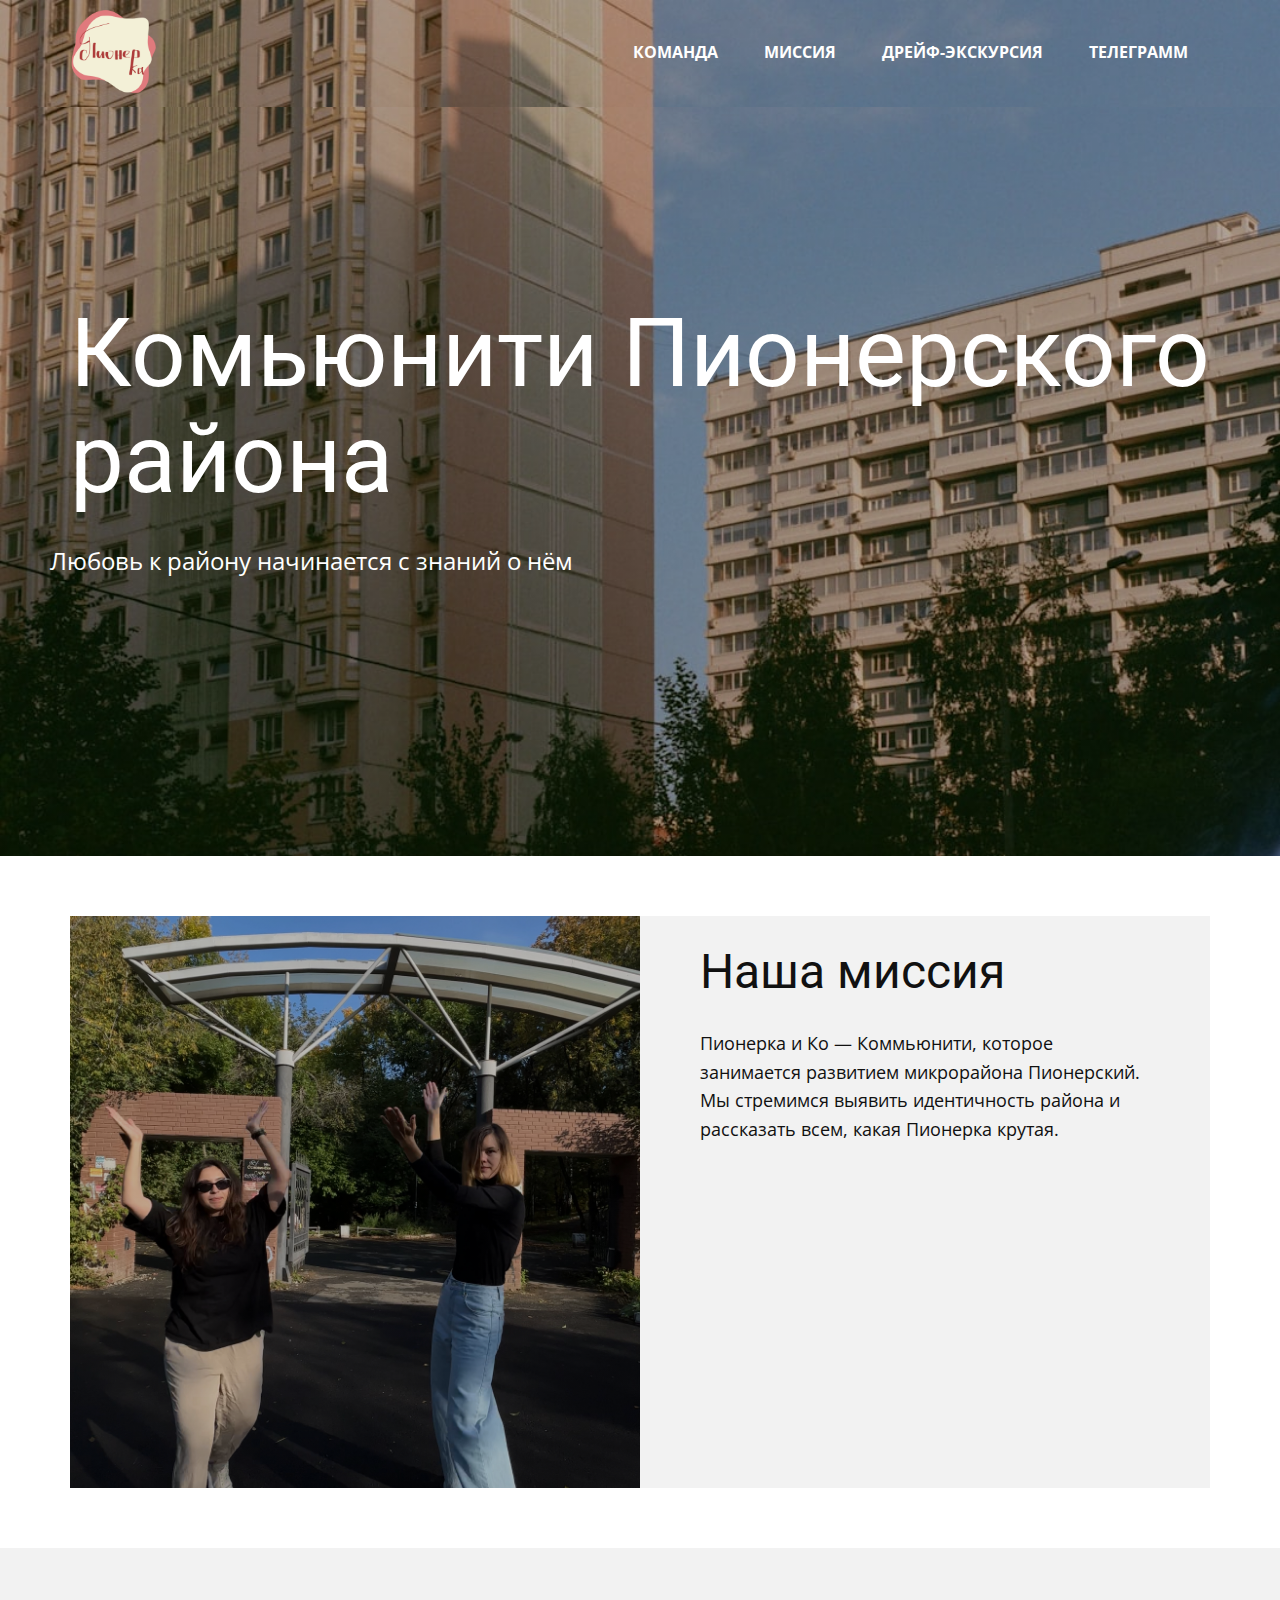
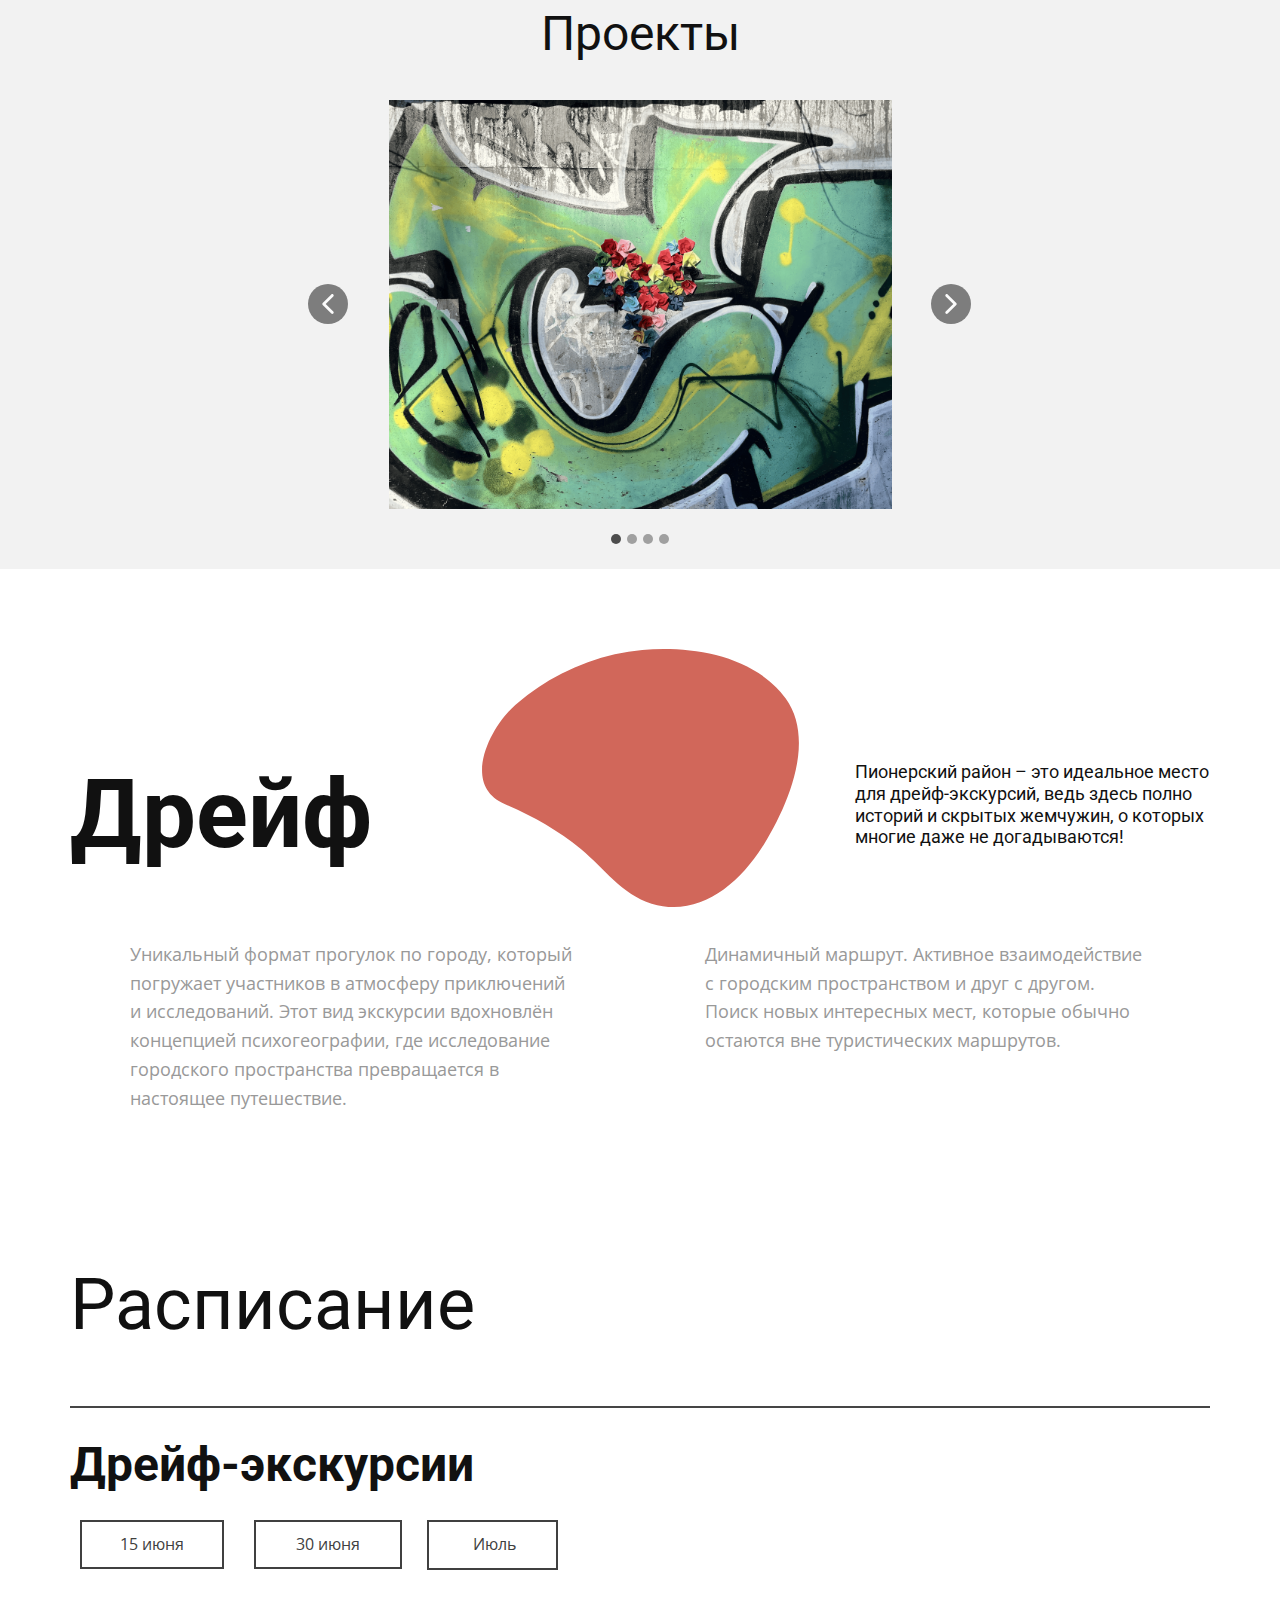
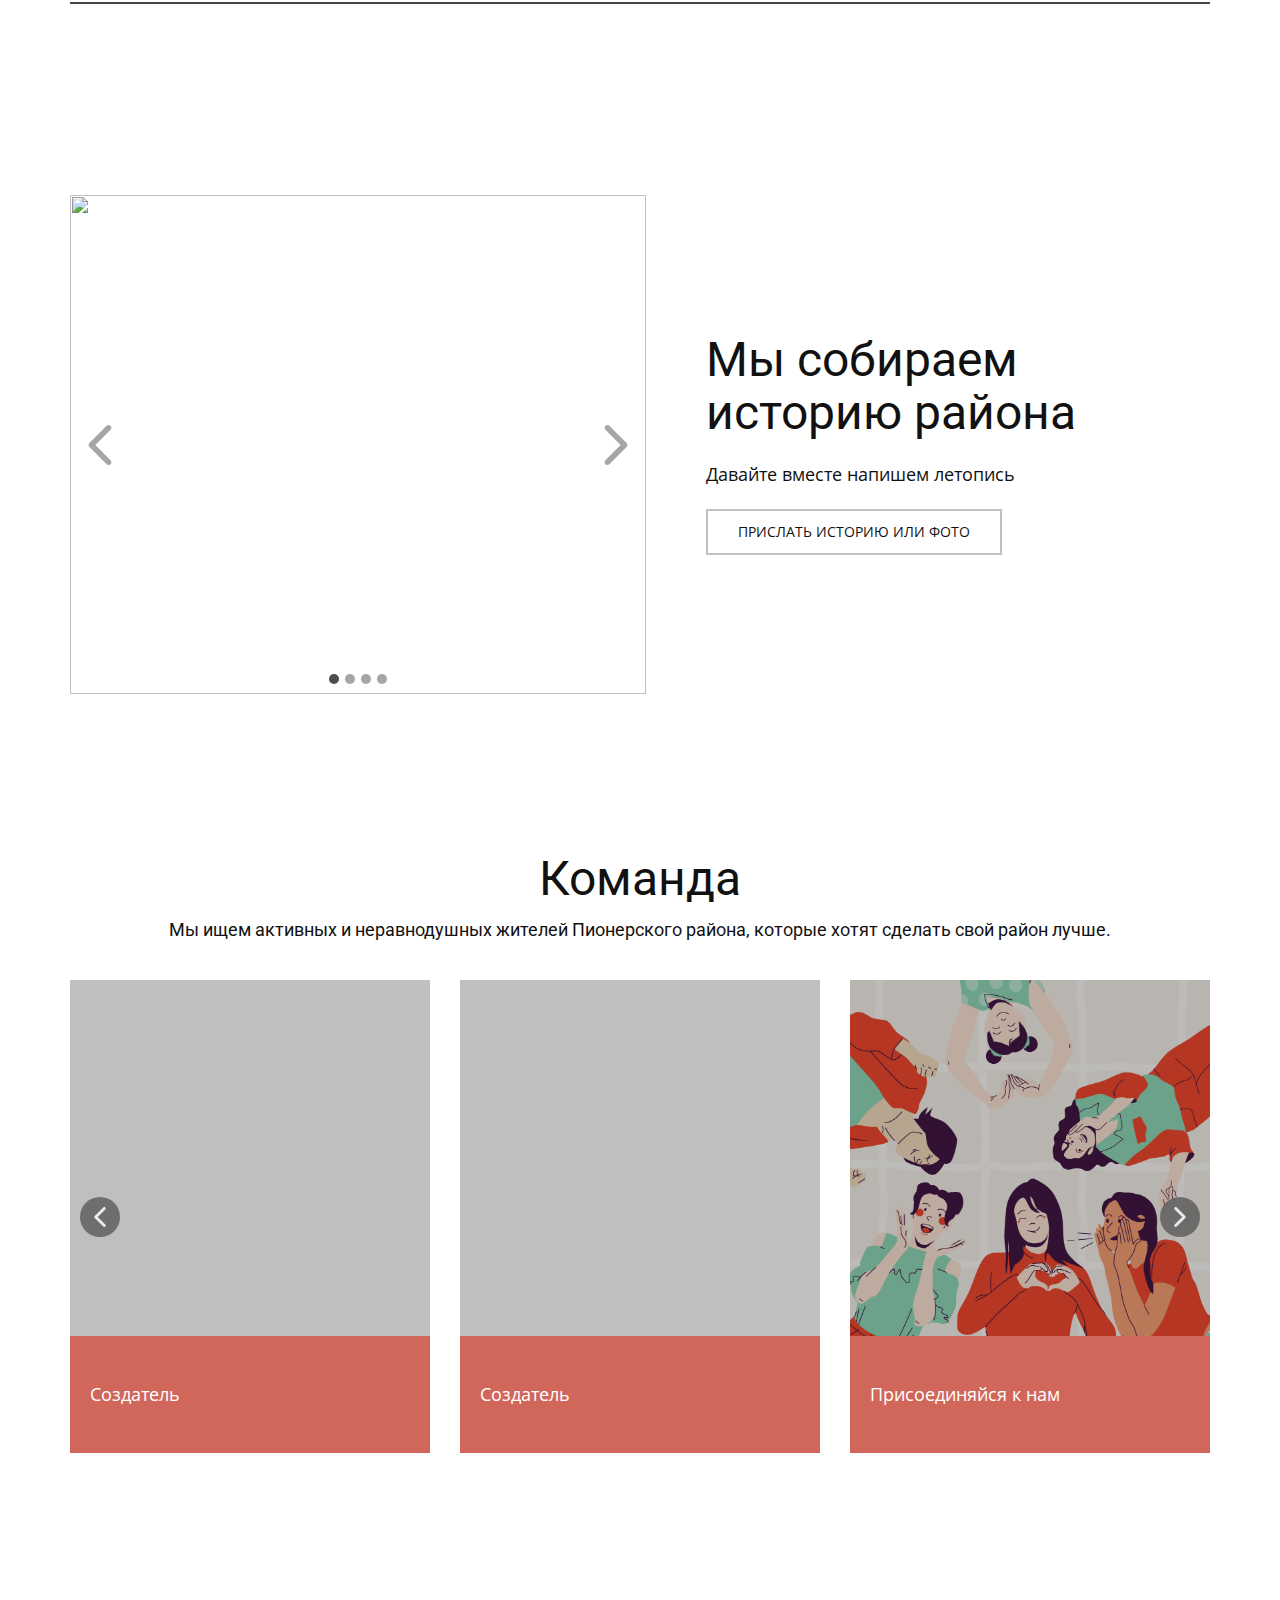
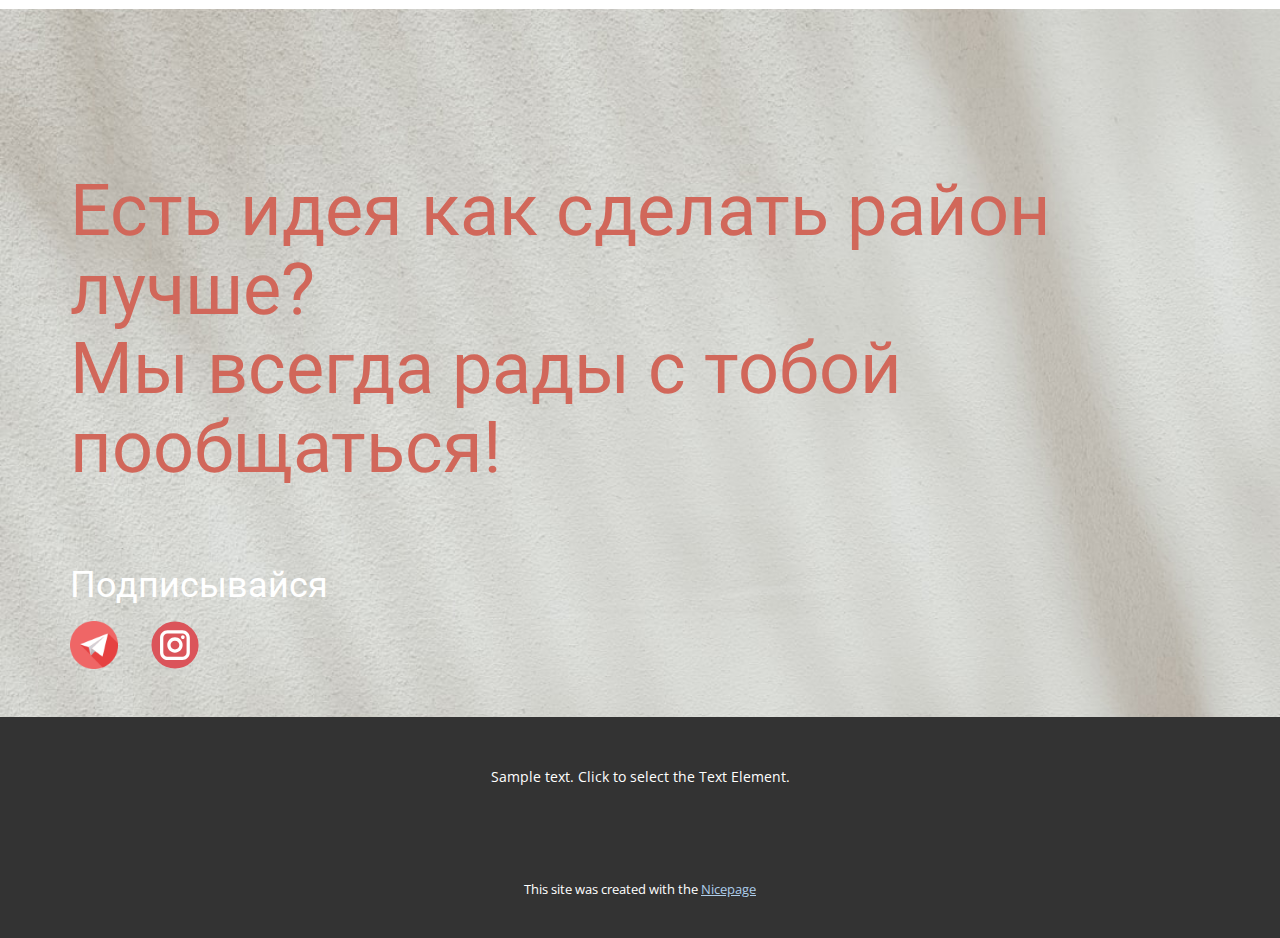
==== index.html @ 3299b129 "Merge pull request #1 from AsyaTyk/updates" ====
<!DOCTYPE html>
<html style="font-size: 16px;" lang="en"><head>
    <meta name="viewport" content="width=device-width, initial-scale=1.0">
    <meta charset="utf-8">
    <meta name="keywords" content="Комьюнити Пионерского района, Наша миссия, Дрейф, ​Расписание, Дрейф-экскурсии​, Команда, ​Есть идея как сделать район лучше?Пиши нам">
    <meta name="description" content="">
    <title>Home</title>
    <link rel="stylesheet" href="nicepage.css" media="screen">
<link rel="stylesheet" href="Home.css" media="screen">
    <script class="u-script" type="text/javascript" src="jquery.js" defer=""></script>
    <script class="u-script" type="text/javascript" src="nicepage.js" defer=""></script>
    <meta name="generator" content="Nicepage 6.11.6, nicepage.com">
    <link id="u-theme-google-font" rel="stylesheet" href="https://fonts.googleapis.com/css?family=Roboto:100,100i,300,300i,400,400i,500,500i,700,700i,900,900i|Open+Sans:300,300i,400,400i,500,500i,600,600i,700,700i,800,800i">
    
    
    
    
    
    
    
    
    
    
    <script type="application/ld+json">{
		"@context": "http://schema.org",
		"@type": "Organization",
		"name": "",
		"logo": "images/pionerka_v_ekb1.png"
}</script>
    <meta name="theme-color" content="#478ac9">
    <meta property="og:title" content="Home">
    <meta property="og:type" content="website">
  <meta data-intl-tel-input-cdn-path="intlTelInput/"></head>
  <body data-home-page="Home.html" data-home-page-title="Home" data-path-to-root="./" data-include-products="false" class="u-body u-xl-mode" data-lang="en"><header class="u-clearfix u-header u-image u-shading u-header" id="sec-3478" data-image-width="1080" data-image-height="716"><div class="u-clearfix u-sheet u-valign-middle-md u-valign-middle-sm u-sheet-1">
        <nav class="u-menu u-menu-one-level u-offcanvas u-menu-1" data-responsive-from="MD">
          <div class="menu-collapse" style="font-size: 1rem; letter-spacing: 0px; font-weight: 700; text-transform: uppercase;">
            <a class="u-button-style u-custom-active-border-color u-custom-border u-custom-border-color u-custom-borders u-custom-hover-border-color u-custom-left-right-menu-spacing u-custom-padding-bottom u-custom-text-active-color u-custom-text-color u-custom-text-decoration u-custom-text-hover-color u-custom-top-bottom-menu-spacing u-nav-link u-text-active-palette-1-base u-text-hover-palette-2-base" href="#" style="padding: 8px 12px; font-size: calc(1em + 16px);">
              <svg class="u-svg-link" viewBox="0 0 24 24"><use xlink:href="#svg-02d2"></use></svg>
              <svg class="u-svg-content" version="1.1" id="svg-02d2" viewBox="0 0 16 16" x="0px" y="0px" xmlns:xlink="http://www.w3.org/1999/xlink" xmlns="http://www.w3.org/2000/svg"><g><rect y="1" width="16" height="2"></rect><rect y="7" width="16" height="2"></rect><rect y="13" width="16" height="2"></rect>
</g></svg>
            </a>
          </div>
          <div class="u-custom-menu u-nav-container">
            <ul class="u-nav u-spacing-2 u-unstyled u-nav-1"><li class="u-nav-item"><a class="u-border-2 u-border-active-palette-5-light-3 u-border-hover-grey-50 u-button-style u-nav-link u-text-active-grey-5 u-text-hover-custom-color-1 u-text-white" href="Home.html#carousel_edc2" style="padding: 10px 20px;">Команда</a>
</li><li class="u-nav-item"><a class="u-border-2 u-border-active-palette-5-light-3 u-border-hover-grey-50 u-button-style u-nav-link u-text-active-grey-5 u-text-hover-custom-color-1 u-text-white" href="Home.html#sec-83db" style="padding: 10px 20px;">Миссия</a>
</li><li class="u-nav-item"><a class="u-border-2 u-border-active-palette-5-light-3 u-border-hover-grey-50 u-button-style u-nav-link u-text-active-grey-5 u-text-hover-custom-color-1 u-text-white" href="Home.html#carousel_3ed9" style="padding: 10px 20px;">Дрейф-экскурсия</a>
</li><li class="u-nav-item"><a class="u-border-2 u-border-active-palette-5-light-3 u-border-hover-grey-50 u-button-style u-nav-link u-text-active-grey-5 u-text-hover-custom-color-1 u-text-white" href="https://t.me/pionerka_v_ekb" target="_blank" style="padding: 10px 20px;">Телеграмм</a>
</li></ul>
          </div>
          <div class="u-custom-menu u-nav-container-collapse">
            <div class="u-black u-container-style u-inner-container-layout u-opacity u-opacity-95 u-sidenav">
              <div class="u-inner-container-layout u-sidenav-overflow">
                <div class="u-menu-close"></div>
                <ul class="u-align-center u-nav u-popupmenu-items u-unstyled u-nav-2"><li class="u-nav-item"><a class="u-button-style u-nav-link" href="Home.html#carousel_edc2">Команда</a>
</li><li class="u-nav-item"><a class="u-button-style u-nav-link" href="Home.html#sec-83db">Миссия</a>
</li><li class="u-nav-item"><a class="u-button-style u-nav-link" href="Home.html#carousel_3ed9">Дрейф-экскурсия</a>
</li><li class="u-nav-item"><a class="u-button-style u-nav-link" href="https://t.me/pionerka_v_ekb" target="_blank">Телеграмм</a>
</li></ul>
              </div>
            </div>
            <div class="u-black u-menu-overlay u-opacity u-opacity-70"></div>
          </div>
        </nav>
        <a href="#" class="u-image u-image-round u-logo u-radius u-image-1" data-image-width="1000" data-image-height="1000" data-animation-name="customAnimationIn" data-animation-duration="1000" data-animation-delay="0">
          <img src="images/pionerka_v_ekb1.png" class="u-logo-image u-logo-image-1">
        </a>
      </div></header>
    <section class="u-align-left u-clearfix u-container-align-left-lg u-container-align-left-md u-container-align-left-sm u-container-align-left-xl u-image u-shading u-section-1" id="sec-4173" data-image-width="1280" data-image-height="849">
      <h1 class="u-align-left u-text u-title u-text-1">Комьюнити Пионерского района</h1>
      <p class="u-align-left u-large-text u-text u-text-variant u-text-2"> Любовь к району начинается с знаний о нём</p>
    </section>
    <section class="u-clearfix u-container-align-center u-section-2" id="sec-83db">
      <div class="u-clearfix u-sheet u-valign-middle u-sheet-1">
        <div class="data-layout-selected u-clearfix u-expanded-width u-gutter-0 u-layout-wrap u-layout-wrap-1">
          <div class="u-layout" style="">
            <div class="u-layout-row" style="">
              <div class="u-align-left u-container-style u-image u-layout-cell u-left-cell u-shading u-size-30 u-size-xs-60 u-image-1" src="" data-image-width="1170" data-image-height="1706">
                <div class="u-container-layout u-container-layout-1" src=""></div>
              </div>
              <div class="u-align-left u-container-style u-grey-5 u-layout-cell u-right-cell u-size-30 u-size-xs-60 u-layout-cell-2">
                <div class="u-container-layout u-container-layout-2">
                  <h2 class="u-align-left u-text u-text-default u-text-1">Наша миссия</h2>
                  <p class="u-align-left u-text u-text-2"> Пионерка и Ко — Коммьюнити, которое занимается развитием микрорайона 
Пионерский. Мы стремимся выявить идентичность района и рассказать всем, 
какая Пионерка крутая.</p>
                </div>
              </div>
            </div>
          </div>
        </div>
      </div>
    </section>
    <section class="u-align-center u-clearfix u-grey-5 u-section-3" id="sec-c536">
      <div class="u-clearfix u-sheet u-valign-middle-lg u-valign-middle-md u-valign-middle-xl u-valign-middle-xs u-sheet-1">
        <h2 class="u-align-center u-text u-text-default u-text-1"> Проекты</h2>
        <div class="u-carousel u-expanded-width-xs u-gallery u-gallery-slider u-layout-carousel u-lightbox u-no-transition u-show-text-on-hover u-gallery-1" id="carousel-b2f7" data-interval="5000" data-u-ride="carousel">
          <ol class="u-absolute-hcenter u-carousel-indicators u-carousel-indicators-1">
            <li data-u-target="#carousel-b2f7" data-u-slide-to="0" class="u-active u-grey-70 u-shape-circle" style="width: 10px; height: 10px;"></li>
            <li data-u-target="#carousel-b2f7" data-u-slide-to="1" class="u-grey-70 u-shape-circle" style="width: 10px; height: 10px;"></li>
            <li data-u-target="#carousel-b2f7" data-u-slide-to="2" class="u-grey-70 u-shape-circle" style="width: 10px; height: 10px;"></li>
            <li data-u-target="#carousel-b2f7" data-u-slide-to="3" class="u-grey-70 u-shape-circle" style="width: 10px; height: 10px;"></li>
          </ol>
          <div class="u-carousel-inner u-gallery-inner" role="listbox">
            <div class="u-active u-carousel-item u-effect-fade u-gallery-item u-carousel-item-1">
              <div class="u-back-slide" data-image-width="2976" data-image-height="2169">
                <img class="u-back-image u-expanded" src="images/IMG_29521.png" alt="Оригами сердце">
              </div>
              <div class="u-align-center u-over-slide u-shading u-valign-bottom u-over-slide-1">
                <h3 class="u-gallery-heading">Оригами сердце</h3>
                <p class="u-gallery-text">Арт-объект в Основинском парки</p>
              </div>
            </div>
            <div class="u-carousel-item u-effect-fade u-gallery-item u-carousel-item-2">
              <div class="u-back-slide" data-image-width="1280" data-image-height="1280">
                <img class="u-back-image u-expanded" src="images/photo_2024-06-14_15-52-32.jpg">
              </div>
              <div class="u-align-center u-over-slide u-shading u-valign-bottom u-over-slide-2">
                <h3 class="u-gallery-heading">Арт-пикник</h3>
                <p class="u-gallery-text">В основинском парке</p>
              </div>
            </div>
            <div class="u-carousel-item u-effect-fade u-gallery-item u-carousel-item-3" data-image-width="1404" data-image-height="2048">
              <div class="u-back-slide">
                <img class="u-back-image u-expanded u-back-image-3" src="images/IMG_2112.png" alt="Субботник ">
              </div>
              <div class="u-align-center u-over-slide u-shading u-valign-bottom u-over-slide-3">
                <h3 class="u-gallery-heading">Субботник </h3>
              </div>
              <style data-mode="XL"></style>
              <style data-mode="LG"></style>
              <style data-mode="MD"></style>
              <style data-mode="SM"></style>
              <style data-mode="XS"></style>
            </div>
            <div class="u-carousel-item u-effect-fade u-gallery-item u-carousel-item-4" data-image-width="961" data-image-height="1280">
              <div class="u-back-slide">
                <img class="u-back-image u-expanded" src="images/photo_2024-06-14_16-02-35.jpg" alt="Хэллоуин">
              </div>
              <div class="u-align-center u-over-slide u-shading u-valign-bottom u-over-slide-4">
                <h3 class="u-gallery-heading">Хэллоуин</h3>
                <p class="u-gallery-text">Тематика - Тру крайм </p>
              </div>
              <style data-mode="XL"></style>
              <style data-mode="LG"></style>
              <style data-mode="MD"></style>
              <style data-mode="SM"></style>
              <style data-mode="XS"></style>
            </div>
          </div>
          <a class="u-absolute-vcenter u-carousel-control u-carousel-control-prev u-grey-70 u-hidden-sm u-hidden-xs u-icon-circle u-opacity u-opacity-70 u-spacing-10 u-text-white u-carousel-control-1" href="#carousel-b2f7" role="button" data-u-slide="prev">
            <span aria-hidden="true">
              <svg viewBox="0 0 451.847 451.847"><path d="M97.141,225.92c0-8.095,3.091-16.192,9.259-22.366L300.689,9.27c12.359-12.359,32.397-12.359,44.751,0
c12.354,12.354,12.354,32.388,0,44.748L173.525,225.92l171.903,171.909c12.354,12.354,12.354,32.391,0,44.744
c-12.354,12.365-32.386,12.365-44.745,0l-194.29-194.281C100.226,242.115,97.141,234.018,97.141,225.92z"></path></svg>
            </span>
            <span class="sr-only">
              <svg viewBox="0 0 451.847 451.847"><path d="M97.141,225.92c0-8.095,3.091-16.192,9.259-22.366L300.689,9.27c12.359-12.359,32.397-12.359,44.751,0
c12.354,12.354,12.354,32.388,0,44.748L173.525,225.92l171.903,171.909c12.354,12.354,12.354,32.391,0,44.744
c-12.354,12.365-32.386,12.365-44.745,0l-194.29-194.281C100.226,242.115,97.141,234.018,97.141,225.92z"></path></svg>
            </span>
          </a>
          <a class="u-absolute-vcenter u-carousel-control u-carousel-control-next u-grey-70 u-hidden-sm u-hidden-xs u-icon-circle u-opacity u-opacity-70 u-spacing-10 u-text-white u-carousel-control-2" href="#carousel-b2f7" role="button" data-u-slide="next">
            <span aria-hidden="true">
              <svg viewBox="0 0 451.846 451.847"><path d="M345.441,248.292L151.154,442.573c-12.359,12.365-32.397,12.365-44.75,0c-12.354-12.354-12.354-32.391,0-44.744
L278.318,225.92L106.409,54.017c-12.354-12.359-12.354-32.394,0-44.748c12.354-12.359,32.391-12.359,44.75,0l194.287,194.284
c6.177,6.18,9.262,14.271,9.262,22.366C354.708,234.018,351.617,242.115,345.441,248.292z"></path></svg>
            </span>
            <span class="sr-only">
              <svg viewBox="0 0 451.846 451.847"><path d="M345.441,248.292L151.154,442.573c-12.359,12.365-32.397,12.365-44.75,0c-12.354-12.354-12.354-32.391,0-44.744
L278.318,225.92L106.409,54.017c-12.354-12.359-12.354-32.394,0-44.748c12.354-12.359,32.391-12.359,44.75,0l194.287,194.284
c6.177,6.18,9.262,14.271,9.262,22.366C354.708,234.018,351.617,242.115,345.441,248.292z"></path></svg>
            </span>
          </a>
        </div>
      </div>
    </section>
    <section class="u-clearfix u-section-4" id="carousel_3ed9">
      <div class="u-clearfix u-sheet u-sheet-1">
        <div class="u-shape u-shape-svg u-text-custom-color-1 u-shape-1" data-animation-name="customAnimationIn" data-animation-duration="2000">
          <svg class="u-svg-link" preserveAspectRatio="none" viewBox="0 0 160 130" style=""><use xlink:href="#svg-a952"></use></svg>
          <svg class="u-svg-content" viewBox="0 0 160 130" x="0px" y="0px" id="svg-a952" style="enable-background:new 0 0 160 130;"><path d="M141.6,99.5c0.3-0.5,0.6-0.9,0.9-1.4c11.8-19.2,26.1-51.9,10.8-73.1C137.2,2.7,104.7-1.6,80.9,0.5
	C57.8,2.6,35.2,12.2,16.8,28.2C4,39.3-10.7,68.6,11.4,78.1c13.6,5.8,26.8,13,38.5,22.7c12,10,20.6,22.9,35.7,27.5
	C108.6,135.2,128.6,119.9,141.6,99.5L141.6,99.5z"></path></svg>
        </div>
        <h1 class="u-text u-text-default u-text-1">Дрейф</h1>
        <h5 class="u-text u-text-2"> Пионерский район – это идеальное место для дрейф-экскурсий, ведь здесь полно историй и скрытых жемчужин, о которых многие даже не догадываются! </h5>
        <div class="u-expanded-width u-list u-list-1">
          <div class="u-repeater u-repeater-1">
            <div class="u-container-style u-list-item u-repeater-item">
              <div class="u-container-layout u-similar-container u-container-layout-1">
                <p class="u-text u-text-grey-40 u-text-3">Уникальный формат прогулок по городу, который погружает участников в атмосферу приключений и исследований. Этот вид экскурсии вдохновлён концепцией психогеографии, где исследование городского пространства превращается в настоящее путешествие. </p>
              </div>
            </div>
            <div class="u-container-style u-list-item u-repeater-item">
              <div class="u-container-layout u-similar-container u-container-layout-2">
                <p class="u-text u-text-grey-40 u-text-4"> Динамичный маршрут. Активное взаимодействие с городским пространством и друг с другом. <br>Поиск новых интересных мест, которые обычно остаются вне туристических маршрутов.
                </p>
              </div>
            </div>
          </div>
        </div>
      </div>
    </section>
    <section class="u-clearfix u-section-5" id="carousel_f46e">
      <div class="u-clearfix u-sheet u-sheet-1">
        <h1 class="u-align-left-xs u-text u-text-1"> Расписание</h1>
        <div class="u-align-left-xs u-border-2 u-border-grey-dark-1 u-expanded-width u-line u-line-horizontal u-line-1"></div>
        <h2 class="u-align-left-xs u-text u-text-default u-text-2">Дрейф-экскурсии </h2>
        <div class="u-layout-grid u-list u-list-1">
          <div class="u-repeater u-repeater-1">
            <div class="u-container-align-left-xs u-container-style u-list-item u-repeater-item">
              <div class="u-container-layout u-similar-container u-container-layout-1">
                <a href="#" class="u-align-left u-border-2 u-border-grey-75 u-border-hover-palette-3-base u-btn u-button-style u-custom-item u-hover-palette-3-base u-none u-btn-1">15 июня </a>
              </div>
            </div>
            <div class="u-container-align-left-xs u-container-style u-list-item u-repeater-item">
              <div class="u-container-layout u-similar-container u-container-layout-2">
                <a href="#" class="u-align-left u-border-2 u-border-grey-75 u-border-hover-palette-3-base u-btn u-button-style u-custom-item u-hover-palette-3-base u-none u-btn-2">30 июня </a>
              </div>
            </div>
            <div class="u-container-align-left-xs u-container-style u-list-item u-repeater-item">
              <div class="u-container-layout u-similar-container u-container-layout-3">
                <a href="#" class="u-align-left u-border-2 u-border-grey-75 u-border-hover-palette-3-base u-btn u-button-style u-custom-item u-hover-palette-3-base u-none u-btn-3"><span class="u-icon"></span>&nbsp;Июль 
                </a>
              </div>
            </div>
          </div>
        </div>
        <div class="u-align-left-xs u-border-2 u-border-grey-dark-1 u-expanded-width u-line u-line-horizontal u-line-2"></div>
      </div>
    </section>
    <section class="u-align-center-md u-align-center-sm u-align-center-xs u-clearfix u-container-align-center-lg u-container-align-center-md u-container-align-center-sm u-container-align-center-xl u-section-6" id="sec-af12">
      <div class="u-clearfix u-sheet u-valign-middle-lg u-valign-middle-md u-valign-middle-sm u-valign-middle-xl u-sheet-1">
        <div class="u-carousel u-expanded-width-xs u-gallery u-layout-carousel u-lightbox u-no-transition u-show-text-none u-gallery-1" data-interval="5000" data-u-ride="carousel" id="carousel-44ea">
          <ol class="u-absolute-hcenter u-carousel-indicators u-carousel-indicators-1">
            <li data-u-target="#carousel-44ea" data-u-slide-to="0" class="u-active u-grey-70 u-shape-circle" style="width: 10px; height: 10px;"></li>
            <li data-u-target="#carousel-44ea" data-u-slide-to="1" class="u-grey-70 u-shape-circle" style="width: 10px; height: 10px;"></li>
            <li data-u-target="#carousel-44ea" data-u-slide-to="2" class="u-grey-70 u-shape-circle" style="width: 10px; height: 10px;"></li>
            <li data-u-target="#carousel-44ea" data-u-slide-to="3" class="u-grey-70 u-shape-circle" style="width: 10px; height: 10px;"></li>
          </ol>
          <div class="u-carousel-inner u-gallery-inner" role="listbox">
            <div class="u-active u-carousel-item u-gallery-item">
              <div class="u-back-slide" data-image-width="1200" data-image-height="675">
                <img class="u-back-image u-expanded" src="images/Aerial_photos_of_Yekaterinburg_July_22_-_151.jpg">
              </div>
              <div class="u-over-slide u-over-slide-1">
                <h3 class="u-gallery-heading">Sample Title</h3>
                <p class="u-gallery-text">Sample Text</p>
              </div>
            </div>
            <div class="u-carousel-item u-gallery-item">
              <div class="u-back-slide" data-image-width="1680" data-image-height="753">
                <img class="u-back-image u-expanded" src="images/1.png">
              </div>
              <div class="u-over-slide u-over-slide-2">
                <h3 class="u-gallery-heading">Sample Title</h3>
                <p class="u-gallery-text">Sample Text</p>
              </div>
            </div>
            <div class="u-carousel-item u-gallery-item" data-image-width="1600" data-image-height="1046">
              <div class="u-back-slide">
                <img class="u-back-image u-expanded" src="images/___1982______.jpg">
              </div>
              <div class="u-over-slide u-over-slide-3"></div>
              <style data-mode="XL" data-visited="true"></style>
              <style data-mode="LG"></style>
              <style data-mode="MD"></style>
              <style data-mode="SM"></style>
              <style data-mode="XS" data-visited="true"></style>
            </div>
            <div class="u-carousel-item u-gallery-item" data-image-width="959" data-image-height="1280">
              <div class="u-back-slide">
                <img class="u-back-image u-expanded u-back-image-4" src="images/photo_2024-06-13_12-43-19.jpg">
              </div>
              <div class="u-over-slide u-over-slide-4"></div>
              <style data-mode="XL"></style>
              <style data-mode="LG"></style>
              <style data-mode="MD"></style>
              <style data-mode="SM"></style>
              <style data-mode="XS" data-visited="true"></style>
            </div>
          </div>
          <a class="u-absolute-vcenter u-carousel-control u-carousel-control-prev u-icon-circle u-opacity u-opacity-70 u-text-grey-50 u-carousel-control-1" href="#carousel-44ea" role="button" data-u-slide="prev">
            <span aria-hidden="true">
              <svg viewBox="0 0 451.847 451.847"><path d="M97.141,225.92c0-8.095,3.091-16.192,9.259-22.366L300.689,9.27c12.359-12.359,32.397-12.359,44.751,0
c12.354,12.354,12.354,32.388,0,44.748L173.525,225.92l171.903,171.909c12.354,12.354,12.354,32.391,0,44.744
c-12.354,12.365-32.386,12.365-44.745,0l-194.29-194.281C100.226,242.115,97.141,234.018,97.141,225.92z"></path></svg>
            </span>
            <span class="sr-only">
              <svg viewBox="0 0 451.847 451.847"><path d="M97.141,225.92c0-8.095,3.091-16.192,9.259-22.366L300.689,9.27c12.359-12.359,32.397-12.359,44.751,0
c12.354,12.354,12.354,32.388,0,44.748L173.525,225.92l171.903,171.909c12.354,12.354,12.354,32.391,0,44.744
c-12.354,12.365-32.386,12.365-44.745,0l-194.29-194.281C100.226,242.115,97.141,234.018,97.141,225.92z"></path></svg>
            </span>
          </a>
          <a class="u-absolute-vcenter u-carousel-control u-carousel-control-next u-icon-circle u-opacity u-opacity-70 u-text-grey-50 u-carousel-control-2" href="#carousel-44ea" role="button" data-u-slide="next">
            <span aria-hidden="true">
              <svg viewBox="0 0 451.846 451.847"><path d="M345.441,248.292L151.154,442.573c-12.359,12.365-32.397,12.365-44.75,0c-12.354-12.354-12.354-32.391,0-44.744
L278.318,225.92L106.409,54.017c-12.354-12.359-12.354-32.394,0-44.748c12.354-12.359,32.391-12.359,44.75,0l194.287,194.284
c6.177,6.18,9.262,14.271,9.262,22.366C354.708,234.018,351.617,242.115,345.441,248.292z"></path></svg>
            </span>
            <span class="sr-only">
              <svg viewBox="0 0 451.846 451.847"><path d="M345.441,248.292L151.154,442.573c-12.359,12.365-32.397,12.365-44.75,0c-12.354-12.354-12.354-32.391,0-44.744
L278.318,225.92L106.409,54.017c-12.354-12.359-12.354-32.394,0-44.748c12.354-12.359,32.391-12.359,44.75,0l194.287,194.284
c6.177,6.18,9.262,14.271,9.262,22.366C354.708,234.018,351.617,242.115,345.441,248.292z"></path></svg>
            </span>
          </a>
        </div>
        <div class="custom-expanded u-container-align-left u-container-style u-group u-group-1">
          <div class="u-container-layout u-valign-middle u-container-layout-1">
            <h2 class="u-align-left u-text u-text-default u-text-1"> Мы собираем историю района&nbsp;</h2>
            <p class="u-align-left u-text u-text-2"> Давайте вместе напишем летопись&nbsp;</p>
            <a href="" class="u-align-left u-border-2 u-border-grey-25 u-btn u-btn-rectangle u-button-style u-none u-text-body-color u-btn-1">Прислать историю или фото </a>
          </div>
        </div>
      </div>
    </section>
    <section class="u-clearfix u-container-align-center u-section-7" id="carousel_edc2">
      <div class="u-clearfix u-sheet u-sheet-1">
        <h2 class="u-align-center u-text u-text-default u-text-1" data-animation-name="customAnimationIn" data-animation-duration="1500">Команда</h2>
        <h6 class="u-align-center u-text u-text-default u-text-2"> Мы ищем активных и неравнодушных жителей Пионерского района, которые хотят сделать свой район лучше.</h6>
        <div class="u-expanded-width u-layout-horizontal u-list u-list-1">
          <div class="u-repeater u-repeater-1">
            <div class="u-container-style u-image u-list-item u-repeater-item u-shading u-image-1" data-image-width="1080" data-image-height="1616" data-animation-name="customAnimationIn" data-animation-duration="1500" data-animation-delay="500">
              <div class="u-container-layout u-similar-container u-valign-bottom u-container-layout-1">
                <div class="u-align-left u-container-align-left u-container-style u-custom-color-1 u-expanded-width u-group u-group-1">
                  <div class="u-container-layout u-valign-middle u-container-layout-2">
                    <p class="u-text u-text-default u-text-3" data-animation-name="customAnimationIn" data-animation-duration="1500" data-animation-delay="500">Создатель</p>
                  </div>
                </div>
              </div>
            </div>
            <div class="u-container-style u-image u-list-item u-repeater-item u-shading u-image-2" data-image-width="1280" data-image-height="720" data-animation-name="customAnimationIn" data-animation-duration="1500" data-animation-delay="500">
              <div class="u-container-layout u-similar-container u-valign-bottom u-container-layout-3">
                <div class="u-align-left u-container-style u-custom-color-1 u-expanded-width u-group u-group-2">
                  <div class="u-container-layout u-valign-middle u-container-layout-4">
                    <p class="u-text u-text-default u-text-4" data-animation-name="customAnimationIn" data-animation-duration="1500" data-animation-delay="500">Создатель</p>
                  </div>
                </div>
              </div>
            </div>
            <div class="u-container-style u-image u-list-item u-repeater-item u-shading u-image-3" data-image-width="1080" data-image-height="1920" data-animation-name="customAnimationIn" data-animation-duration="1500" data-animation-delay="500">
              <div class="u-container-layout u-similar-container u-valign-bottom u-container-layout-5">
                <div class="u-align-left u-container-style u-custom-color-1 u-expanded-width u-group u-group-3">
                  <div class="u-container-layout u-valign-middle u-container-layout-6">
                    <p class="u-text u-text-default u-text-5" data-animation-name="customAnimationIn" data-animation-duration="1500" data-animation-delay="500">Присоединяйся к нам</p>
                  </div>
                </div>
              </div>
            </div>
          </div>
          <a class="u-absolute-vcenter u-gallery-nav u-gallery-nav-prev u-grey-70 u-icon-circle u-opacity u-opacity-70 u-spacing-10 u-text-white u-gallery-nav-1" href="#" role="button">
            <span aria-hidden="true">
              <svg viewBox="0 0 451.847 451.847"><path d="M97.141,225.92c0-8.095,3.091-16.192,9.259-22.366L300.689,9.27c12.359-12.359,32.397-12.359,44.751,0
c12.354,12.354,12.354,32.388,0,44.748L173.525,225.92l171.903,171.909c12.354,12.354,12.354,32.391,0,44.744
c-12.354,12.365-32.386,12.365-44.745,0l-194.29-194.281C100.226,242.115,97.141,234.018,97.141,225.92z"></path></svg>
            </span>
            <span class="sr-only">
              <svg viewBox="0 0 451.847 451.847"><path d="M97.141,225.92c0-8.095,3.091-16.192,9.259-22.366L300.689,9.27c12.359-12.359,32.397-12.359,44.751,0
c12.354,12.354,12.354,32.388,0,44.748L173.525,225.92l171.903,171.909c12.354,12.354,12.354,32.391,0,44.744
c-12.354,12.365-32.386,12.365-44.745,0l-194.29-194.281C100.226,242.115,97.141,234.018,97.141,225.92z"></path></svg>
            </span>
          </a>
          <a class="u-absolute-vcenter u-gallery-nav u-gallery-nav-next u-grey-70 u-icon-circle u-opacity u-opacity-70 u-spacing-10 u-text-white u-gallery-nav-2" href="#" role="button">
            <span aria-hidden="true">
              <svg viewBox="0 0 451.846 451.847"><path d="M345.441,248.292L151.154,442.573c-12.359,12.365-32.397,12.365-44.75,0c-12.354-12.354-12.354-32.391,0-44.744
L278.318,225.92L106.409,54.017c-12.354-12.359-12.354-32.394,0-44.748c12.354-12.359,32.391-12.359,44.75,0l194.287,194.284
c6.177,6.18,9.262,14.271,9.262,22.366C354.708,234.018,351.617,242.115,345.441,248.292z"></path></svg>
            </span>
            <span class="sr-only">
              <svg viewBox="0 0 451.846 451.847"><path d="M345.441,248.292L151.154,442.573c-12.359,12.365-32.397,12.365-44.75,0c-12.354-12.354-12.354-32.391,0-44.744
L278.318,225.92L106.409,54.017c-12.354-12.359-12.354-32.394,0-44.748c12.354-12.359,32.391-12.359,44.75,0l194.287,194.284
c6.177,6.18,9.262,14.271,9.262,22.366C354.708,234.018,351.617,242.115,345.441,248.292z"></path></svg>
            </span>
          </a>
        </div>
      </div>
    </section>
    <section class="u-clearfix u-image u-section-8" id="carousel_0b0b" data-image-width="1080" data-image-height="720">
      <div class="u-clearfix u-sheet u-sheet-1">
        <h1 class="u-align-left u-text u-text-custom-color-1 u-text-1"> Есть идея как сделать район лучше?<br>Мы всегда рады с тобой пообщаться!
        </h1>
        <h5 class="u-align-left u-text u-text-body-alt-color u-text-2">Подписывайся</h5>
        <div class="u-social-icons u-spacing-33 u-social-icons-1">
          <a class="u-social-url" title="facebook" target="_blank" href="https://t.me/pionerka_v_ekb"><span class="u-file-icon u-icon u-social-facebook u-social-icon u-icon-1"><img src="images/telegram.png" alt=""></span>
          </a>
          <a class="u-social-url" title="instagram" target="_blank" href="https://www.instagram.com/pionerka_v_ekb/"><span class="u-icon u-social-icon u-social-instagram u-text-palette-2-base u-icon-2"><svg class="u-svg-link" preserveAspectRatio="xMidYMin slice" viewBox="0 0 112 112" style=""><use xlink:href="#svg-ac63"></use></svg><svg class="u-svg-content" viewBox="0 0 112 112" x="0" y="0" id="svg-ac63"><circle fill="currentColor" cx="56.1" cy="56.1" r="55"></circle><path fill="#FFFFFF" d="M55.9,38.2c-9.9,0-17.9,8-17.9,17.9C38,66,46,74,55.9,74c9.9,0,17.9-8,17.9-17.9C73.8,46.2,65.8,38.2,55.9,38.2
z M55.9,66.4c-5.7,0-10.3-4.6-10.3-10.3c-0.1-5.7,4.6-10.3,10.3-10.3c5.7,0,10.3,4.6,10.3,10.3C66.2,61.8,61.6,66.4,55.9,66.4z"></path><path fill="#FFFFFF" d="M74.3,33.5c-2.3,0-4.2,1.9-4.2,4.2s1.9,4.2,4.2,4.2s4.2-1.9,4.2-4.2S76.6,33.5,74.3,33.5z"></path><path fill="#FFFFFF" d="M73.1,21.3H38.6c-9.7,0-17.5,7.9-17.5,17.5v34.5c0,9.7,7.9,17.6,17.5,17.6h34.5c9.7,0,17.5-7.9,17.5-17.5V38.8
C90.6,29.1,82.7,21.3,73.1,21.3z M83,73.3c0,5.5-4.5,9.9-9.9,9.9H38.6c-5.5,0-9.9-4.5-9.9-9.9V38.8c0-5.5,4.5-9.9,9.9-9.9h34.5
c5.5,0,9.9,4.5,9.9,9.9V73.3z"></path></svg></span>
          </a>
        </div>
      </div>
    </section>
    
    
    
    <footer class="u-align-center u-clearfix u-footer u-grey-80 u-footer" id="sec-6b4f"><div class="u-clearfix u-sheet u-sheet-1">
        <p class="u-small-text u-text u-text-variant u-text-1">Sample text. Click to select the Text Element.</p>
      </div></footer>
    <section class="u-backlink u-clearfix u-grey-80">
      <p class="u-text">
        <span>This site was created with the </span>
        <a class="u-link" href="https://nicepage.com/" target="_blank" rel="nofollow">
          <span>Nicepage</span>
        </a>
      </p>
    </section>
  
</body></html>
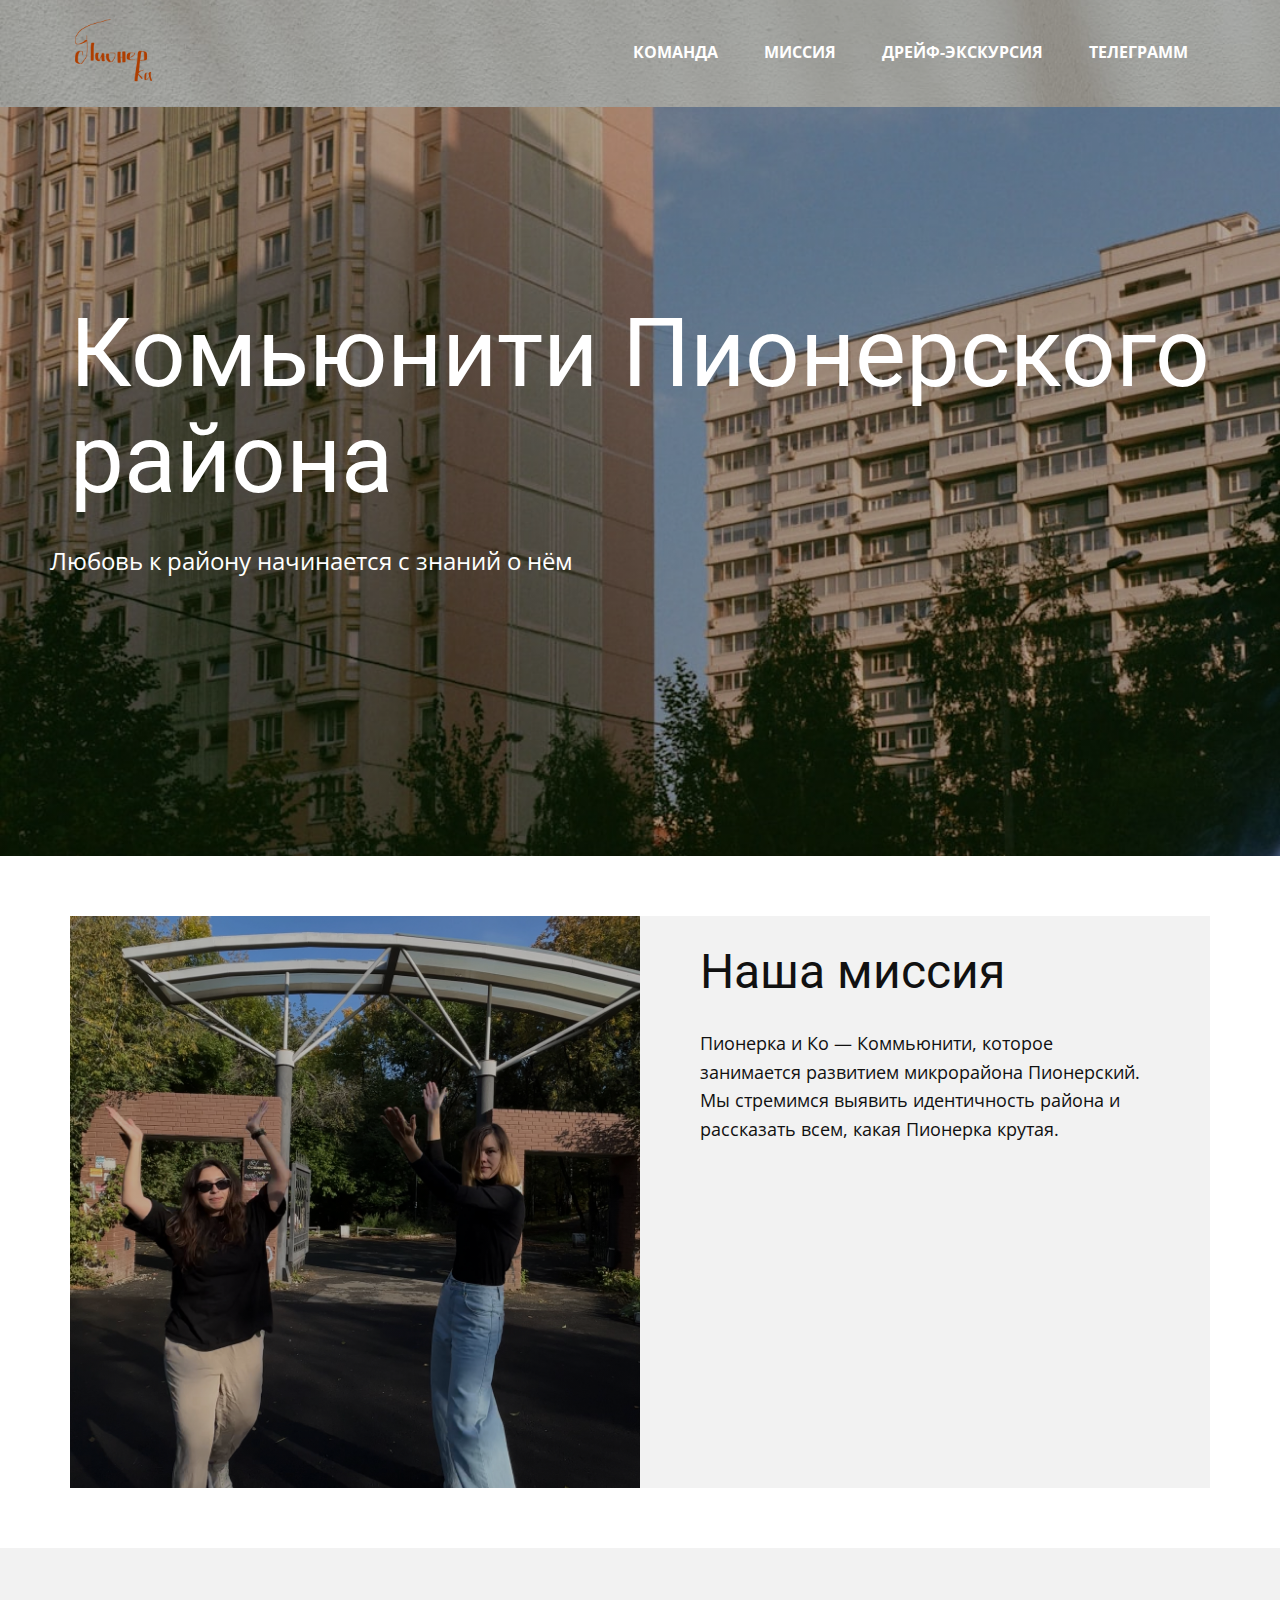
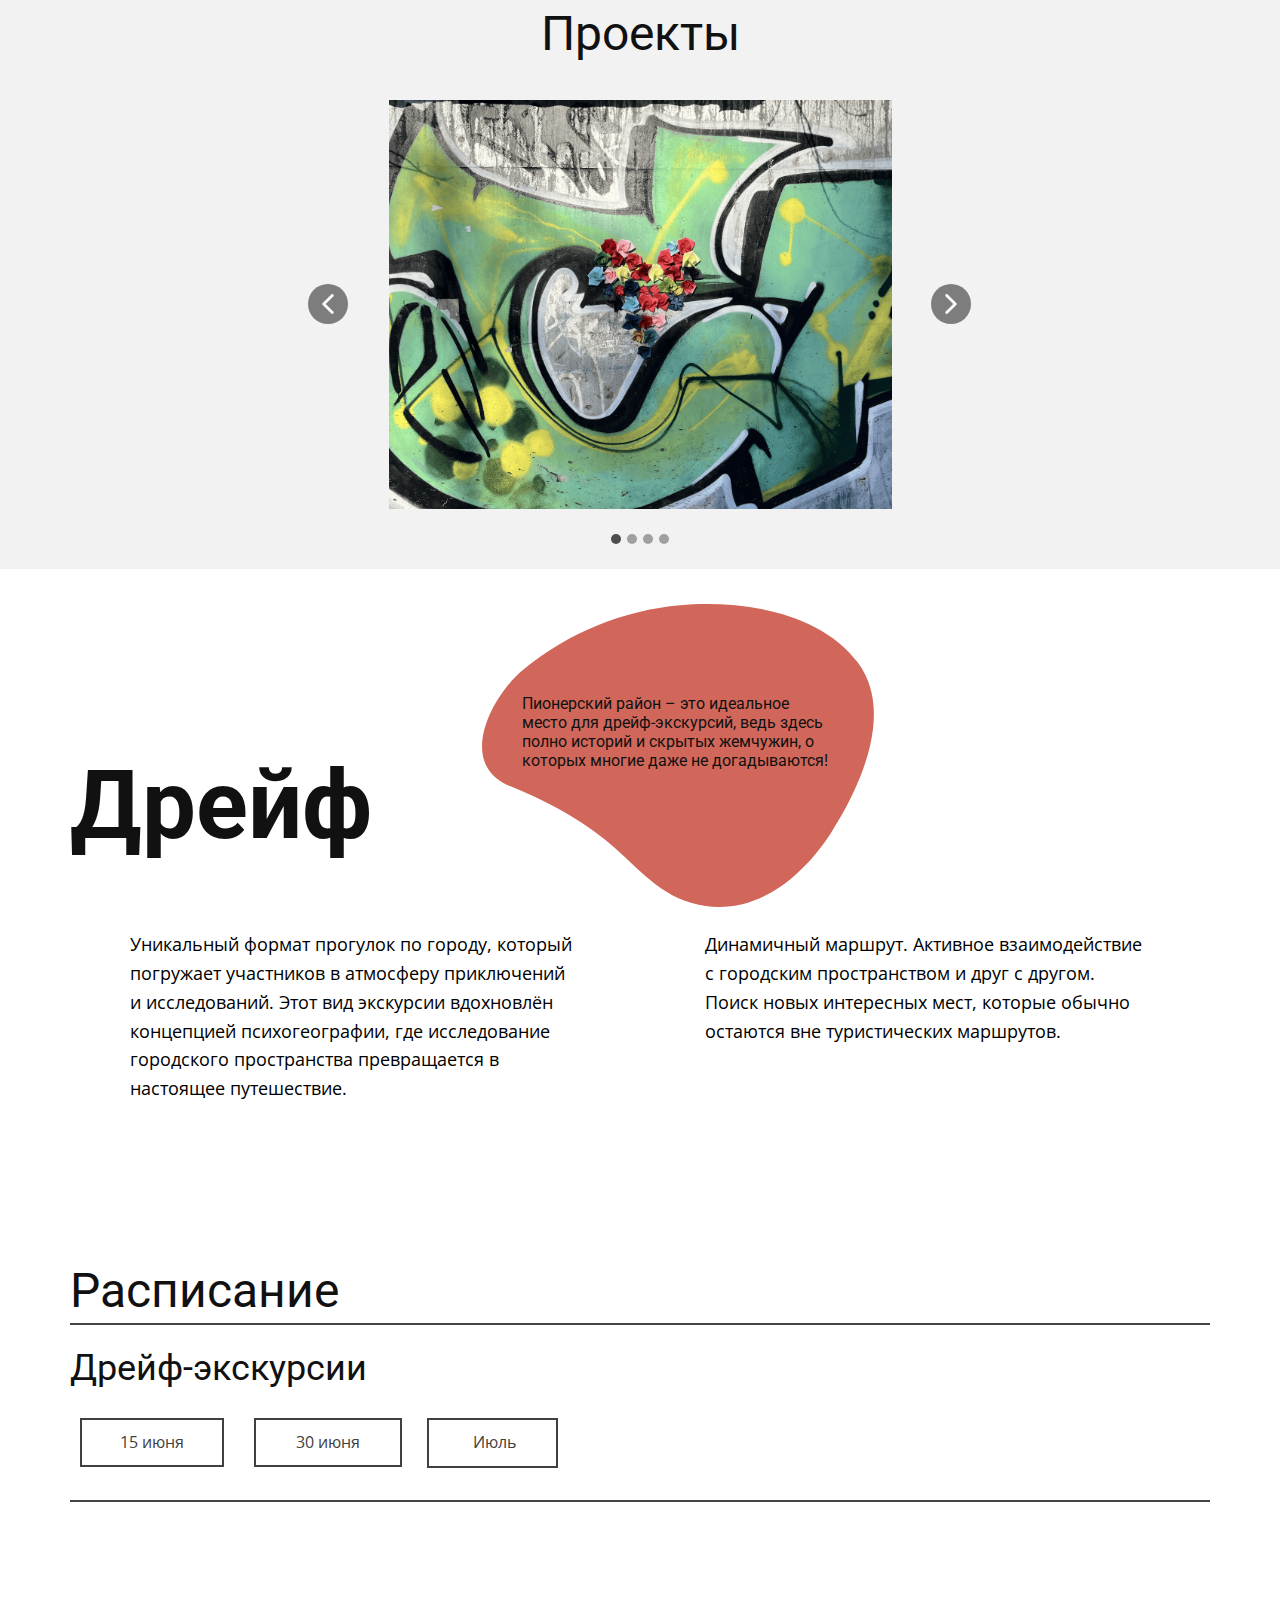
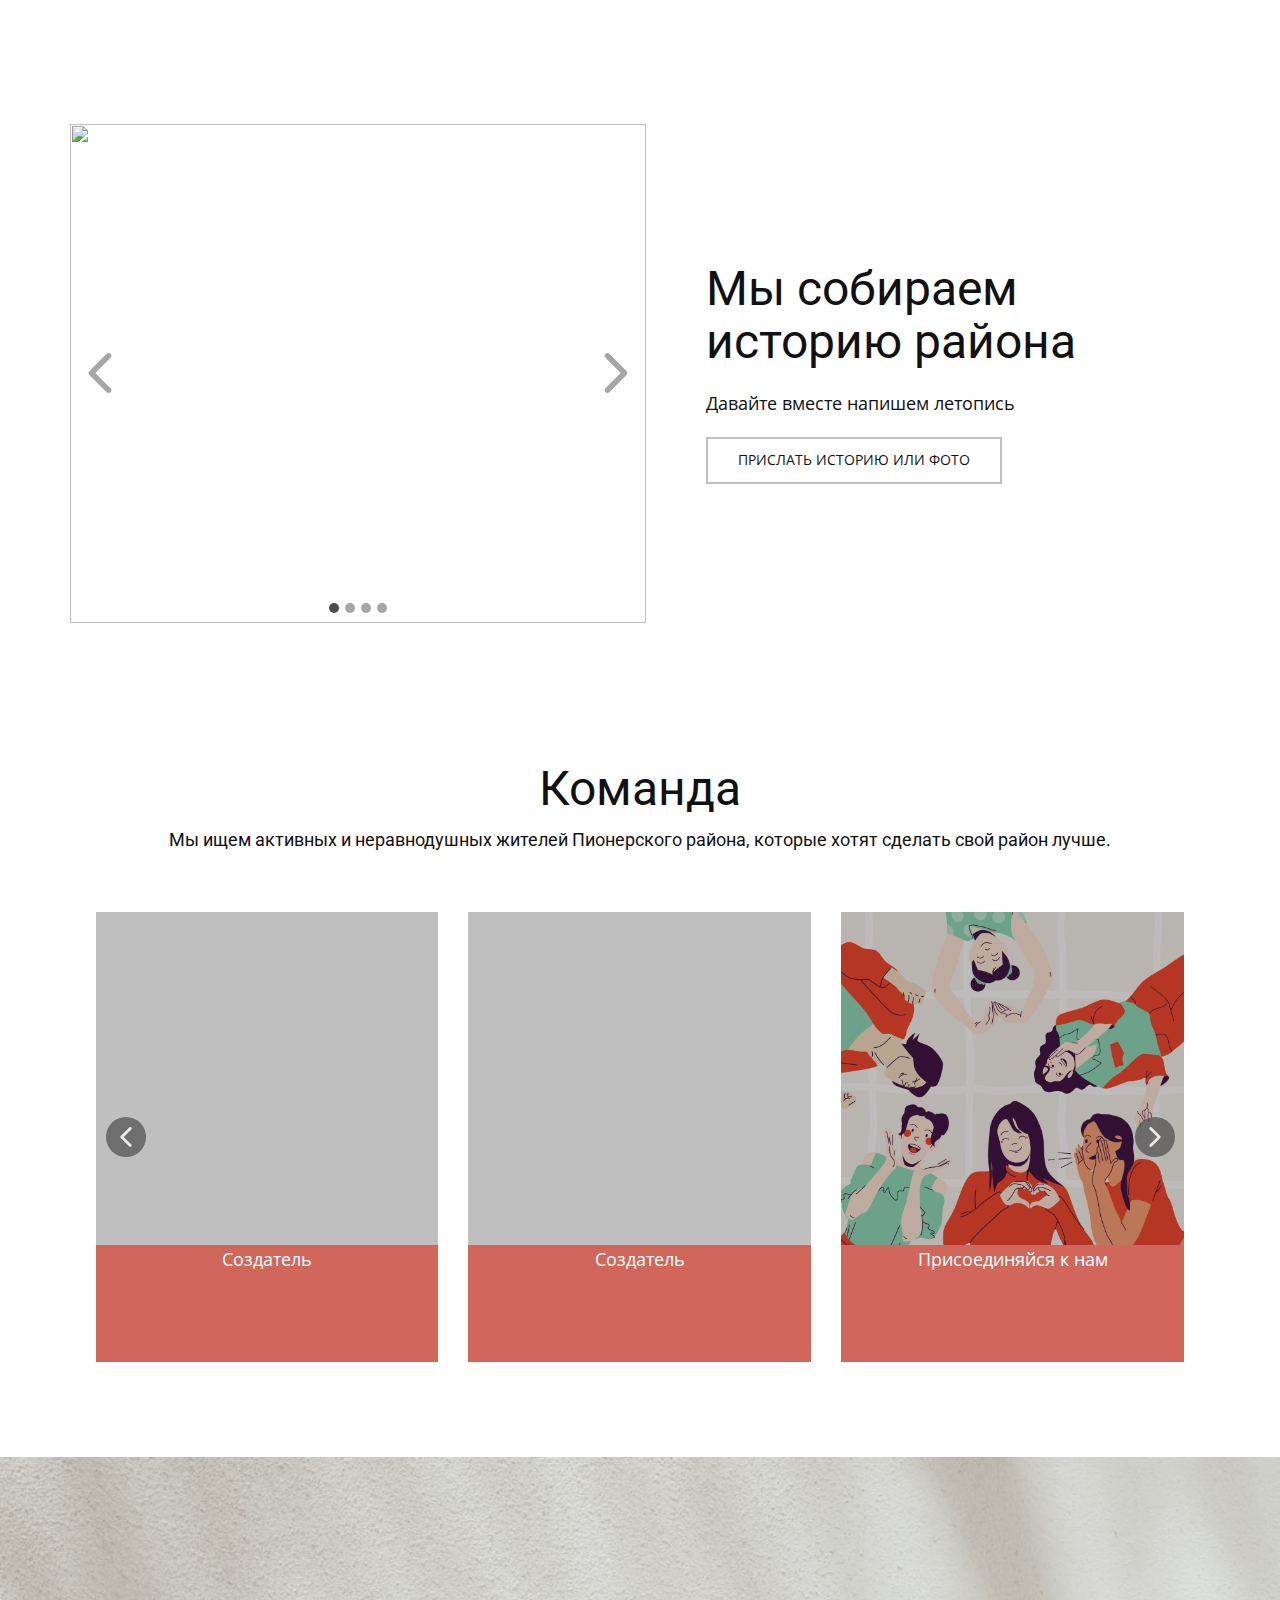
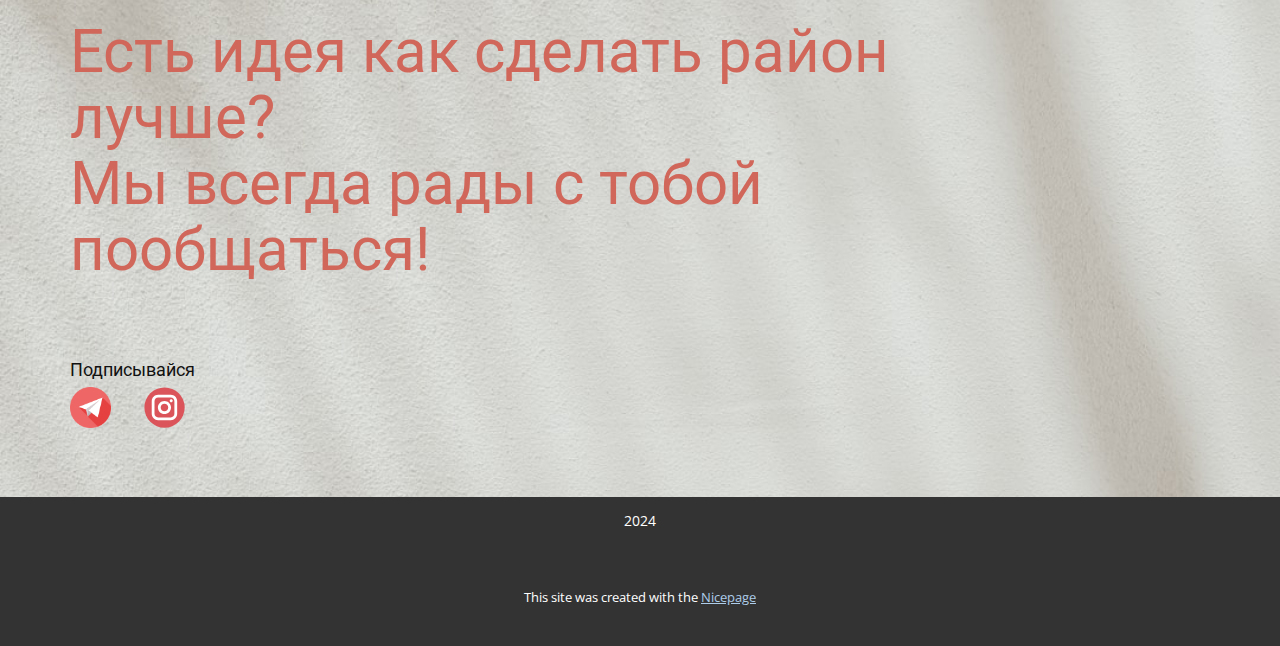
==== commit 6b057c37: "updates" ====
--- a/index.html
+++ b/index.html
@@ -25,13 +25,13 @@
 		"@context": "http://schema.org",
 		"@type": "Organization",
 		"name": "",
-		"logo": "images/pionerka_v_ekb1.png"
+		"logo": "images/pionerka_v_ekb.png"
 }</script>
     <meta name="theme-color" content="#478ac9">
     <meta property="og:title" content="Home">
     <meta property="og:type" content="website">
   <meta data-intl-tel-input-cdn-path="intlTelInput/"></head>
-  <body data-home-page="Home.html" data-home-page-title="Home" data-path-to-root="./" data-include-products="false" class="u-body u-xl-mode" data-lang="en"><header class="u-clearfix u-header u-image u-shading u-header" id="sec-3478" data-image-width="1080" data-image-height="716"><div class="u-clearfix u-sheet u-valign-middle-md u-valign-middle-sm u-sheet-1">
+  <body data-home-page="Home.html" data-home-page-title="Home" data-path-to-root="./" data-include-products="false" class="u-body u-xl-mode" data-lang="en"><header class="u-clearfix u-header u-image u-shading u-header" id="sec-3478" data-image-width="1080" data-image-height="720"><div class="u-clearfix u-sheet u-valign-middle-md u-valign-middle-sm u-sheet-1">
         <nav class="u-menu u-menu-one-level u-offcanvas u-menu-1" data-responsive-from="MD">
           <div class="menu-collapse" style="font-size: 1rem; letter-spacing: 0px; font-weight: 700; text-transform: uppercase;">
             <a class="u-button-style u-custom-active-border-color u-custom-border u-custom-border-color u-custom-borders u-custom-hover-border-color u-custom-left-right-menu-spacing u-custom-padding-bottom u-custom-text-active-color u-custom-text-color u-custom-text-decoration u-custom-text-hover-color u-custom-top-bottom-menu-spacing u-nav-link u-text-active-palette-1-base u-text-hover-palette-2-base" href="#" style="padding: 8px 12px; font-size: calc(1em + 16px);">
@@ -62,7 +62,7 @@
           </div>
         </nav>
         <a href="#" class="u-image u-image-round u-logo u-radius u-image-1" data-image-width="1000" data-image-height="1000" data-animation-name="customAnimationIn" data-animation-duration="1000" data-animation-delay="0">
-          <img src="images/pionerka_v_ekb1.png" class="u-logo-image u-logo-image-1">
+          <img src="images/pionerka_v_ekb.png" class="u-logo-image u-logo-image-1">
         </a>
       </div></header>
     <section class="u-align-left u-clearfix u-container-align-left-lg u-container-align-left-md u-container-align-left-sm u-container-align-left-xl u-image u-shading u-section-1" id="sec-4173" data-image-width="1280" data-image-height="849">
@@ -182,18 +182,18 @@
 	C57.8,2.6,35.2,12.2,16.8,28.2C4,39.3-10.7,68.6,11.4,78.1c13.6,5.8,26.8,13,38.5,22.7c12,10,20.6,22.9,35.7,27.5
 	C108.6,135.2,128.6,119.9,141.6,99.5L141.6,99.5z"></path></svg>
         </div>
-        <h1 class="u-text u-text-default u-text-1">Дрейф</h1>
-        <h5 class="u-text u-text-2"> Пионерский район – это идеальное место для дрейф-экскурсий, ведь здесь полно историй и скрытых жемчужин, о которых многие даже не догадываются! </h5>
+        <h5 class="u-text u-text-1" data-animation-name="fadeIn" data-animation-duration="1000" data-animation-delay="0"> Пионерский район – это идеальное место для дрейф-экскурсий, ведь здесь полно историй и скрытых жемчужин, о которых многие даже не догадываются! </h5>
+        <h1 class="u-text u-text-default u-text-2">Дрейф</h1>
         <div class="u-expanded-width u-list u-list-1">
           <div class="u-repeater u-repeater-1">
             <div class="u-container-style u-list-item u-repeater-item">
               <div class="u-container-layout u-similar-container u-container-layout-1">
-                <p class="u-text u-text-grey-40 u-text-3">Уникальный формат прогулок по городу, который погружает участников в атмосферу приключений и исследований. Этот вид экскурсии вдохновлён концепцией психогеографии, где исследование городского пространства превращается в настоящее путешествие. </p>
+                <p class="u-text u-text-black u-text-3">Уникальный формат прогулок по городу, который погружает участников в атмосферу приключений и исследований. Этот вид экскурсии вдохновлён концепцией психогеографии, где исследование городского пространства превращается в настоящее путешествие. </p>
               </div>
             </div>
             <div class="u-container-style u-list-item u-repeater-item">
               <div class="u-container-layout u-similar-container u-container-layout-2">
-                <p class="u-text u-text-grey-40 u-text-4"> Динамичный маршрут. Активное взаимодействие с городским пространством и друг с другом. <br>Поиск новых интересных мест, которые обычно остаются вне туристических маршрутов.
+                <p class="u-text u-text-black u-text-4"> Динамичный маршрут. Активное взаимодействие с городским пространством и друг с другом. <br>Поиск новых интересных мест, которые обычно остаются вне туристических маршрутов.
                 </p>
               </div>
             </div>
@@ -203,9 +203,9 @@
     </section>
     <section class="u-clearfix u-section-5" id="carousel_f46e">
       <div class="u-clearfix u-sheet u-sheet-1">
-        <h1 class="u-align-left-xs u-text u-text-1"> Расписание</h1>
-        <div class="u-align-left-xs u-border-2 u-border-grey-dark-1 u-expanded-width u-line u-line-horizontal u-line-1"></div>
-        <h2 class="u-align-left-xs u-text u-text-default u-text-2">Дрейф-экскурсии </h2>
+        <h2 class="u-align-left-xs u-text u-text-1"> Расписание</h2>
+        <div class="u-border-2 u-border-grey-dark-1 u-expanded-width u-line u-line-horizontal u-line-1"></div>
+        <h3 class="u-align-left-xs u-text u-text-2">Дрейф-экскурсии </h3>
         <div class="u-layout-grid u-list u-list-1">
           <div class="u-repeater u-repeater-1">
             <div class="u-container-align-left-xs u-container-style u-list-item u-repeater-item">
@@ -230,7 +230,7 @@
       </div>
     </section>
     <section class="u-align-center-md u-align-center-sm u-align-center-xs u-clearfix u-container-align-center-lg u-container-align-center-md u-container-align-center-sm u-container-align-center-xl u-section-6" id="sec-af12">
-      <div class="u-clearfix u-sheet u-valign-middle-lg u-valign-middle-md u-valign-middle-sm u-valign-middle-xl u-sheet-1">
+      <div class="u-clearfix u-sheet u-sheet-1">
         <div class="u-carousel u-expanded-width-xs u-gallery u-layout-carousel u-lightbox u-no-transition u-show-text-none u-gallery-1" data-interval="5000" data-u-ride="carousel" id="carousel-44ea">
           <ol class="u-absolute-hcenter u-carousel-indicators u-carousel-indicators-1">
             <li data-u-target="#carousel-44ea" data-u-slide-to="0" class="u-active u-grey-70 u-shape-circle" style="width: 10px; height: 10px;"></li>
@@ -314,17 +314,17 @@
         </div>
       </div>
     </section>
-    <section class="u-clearfix u-container-align-center u-section-7" id="carousel_edc2">
+    <section class="u-clearfix u-section-7" id="carousel_edc2">
       <div class="u-clearfix u-sheet u-sheet-1">
         <h2 class="u-align-center u-text u-text-default u-text-1" data-animation-name="customAnimationIn" data-animation-duration="1500">Команда</h2>
         <h6 class="u-align-center u-text u-text-default u-text-2"> Мы ищем активных и неравнодушных жителей Пионерского района, которые хотят сделать свой район лучше.</h6>
-        <div class="u-expanded-width u-layout-horizontal u-list u-list-1">
+        <div class="custom-expanded u-layout-horizontal u-list u-list-1">
           <div class="u-repeater u-repeater-1">
             <div class="u-container-style u-image u-list-item u-repeater-item u-shading u-image-1" data-image-width="1080" data-image-height="1616" data-animation-name="customAnimationIn" data-animation-duration="1500" data-animation-delay="500">
               <div class="u-container-layout u-similar-container u-valign-bottom u-container-layout-1">
-                <div class="u-align-left u-container-align-left u-container-style u-custom-color-1 u-expanded-width u-group u-group-1">
-                  <div class="u-container-layout u-valign-middle u-container-layout-2">
-                    <p class="u-text u-text-default u-text-3" data-animation-name="customAnimationIn" data-animation-duration="1500" data-animation-delay="500">Создатель</p>
+                <div class="u-align-left u-container-style u-custom-color-1 u-expanded-width u-group u-group-1">
+                  <div class="u-container-layout u-container-layout-2">
+                    <p class="u-align-center u-text u-text-default u-text-3" data-animation-name="customAnimationIn" data-animation-duration="1500" data-animation-delay="500">Создатель</p>
                   </div>
                 </div>
               </div>
@@ -332,8 +332,8 @@
             <div class="u-container-style u-image u-list-item u-repeater-item u-shading u-image-2" data-image-width="1280" data-image-height="720" data-animation-name="customAnimationIn" data-animation-duration="1500" data-animation-delay="500">
               <div class="u-container-layout u-similar-container u-valign-bottom u-container-layout-3">
                 <div class="u-align-left u-container-style u-custom-color-1 u-expanded-width u-group u-group-2">
-                  <div class="u-container-layout u-valign-middle u-container-layout-4">
-                    <p class="u-text u-text-default u-text-4" data-animation-name="customAnimationIn" data-animation-duration="1500" data-animation-delay="500">Создатель</p>
+                  <div class="u-container-layout u-container-layout-4">
+                    <p class="u-align-center u-text u-text-default u-text-4" data-animation-name="customAnimationIn" data-animation-duration="1500" data-animation-delay="500">Создатель</p>
                   </div>
                 </div>
               </div>
@@ -341,8 +341,8 @@
             <div class="u-container-style u-image u-list-item u-repeater-item u-shading u-image-3" data-image-width="1080" data-image-height="1920" data-animation-name="customAnimationIn" data-animation-duration="1500" data-animation-delay="500">
               <div class="u-container-layout u-similar-container u-valign-bottom u-container-layout-5">
                 <div class="u-align-left u-container-style u-custom-color-1 u-expanded-width u-group u-group-3">
-                  <div class="u-container-layout u-valign-middle u-container-layout-6">
-                    <p class="u-text u-text-default u-text-5" data-animation-name="customAnimationIn" data-animation-duration="1500" data-animation-delay="500">Присоединяйся к нам</p>
+                  <div class="u-container-layout u-container-layout-6">
+                    <p class="u-align-center u-text u-text-default u-text-5" data-animation-name="customAnimationIn" data-animation-duration="1500" data-animation-delay="500">Присоединяйся к нам</p>
                   </div>
                 </div>
               </div>
@@ -379,7 +379,7 @@
       <div class="u-clearfix u-sheet u-sheet-1">
         <h1 class="u-align-left u-text u-text-custom-color-1 u-text-1"> Есть идея как сделать район лучше?<br>Мы всегда рады с тобой пообщаться!
         </h1>
-        <h5 class="u-align-left u-text u-text-body-alt-color u-text-2">Подписывайся</h5>
+        <h6 class="u-align-left u-text u-text-2">Подписывайся</h6>
         <div class="u-social-icons u-spacing-33 u-social-icons-1">
           <a class="u-social-url" title="facebook" target="_blank" href="https://t.me/pionerka_v_ekb"><span class="u-file-icon u-icon u-social-facebook u-social-icon u-icon-1"><img src="images/telegram.png" alt=""></span>
           </a>
@@ -394,8 +394,8 @@
     
     
     
-    <footer class="u-align-center u-clearfix u-footer u-grey-80 u-footer" id="sec-6b4f"><div class="u-clearfix u-sheet u-sheet-1">
-        <p class="u-small-text u-text u-text-variant u-text-1">Sample text. Click to select the Text Element.</p>
+    <footer class="u-align-center u-clearfix u-footer u-grey-80 u-footer" id="sec-6b4f"><div class="u-clearfix u-sheet u-valign-middle u-sheet-1">
+        <p class="u-small-text u-text u-text-variant u-text-1">2024</p>
       </div></footer>
     <section class="u-backlink u-clearfix u-grey-80">
       <p class="u-text">
--- a/nicepage.css
+++ b/nicepage.css
@@ -42748,8 +42748,8 @@
 
 /*end-variables sitestylecss*/
  .u-header {
-  background-image: linear-gradient(0deg, rgba(0,0,0,0.25), rgba(0,0,0,0.25)), url("images/5.jpeg");
-  background-position: 50% 0%;
+  background-image: linear-gradient(0deg, rgba(0,0,0,0.25), rgba(0,0,0,0.25)), url('images/4.jpeg');
+  background-position: 50% 50%;
 }
 
 .u-header .u-sheet-1 {
@@ -42790,6 +42790,8 @@
   }
 
   .u-header .u-image-1 {
+    width: 86px;
+    height: 86px;
     margin-top: -62px;
   }
 }
@@ -42854,12 +42856,12 @@
 }
 
 .u-footer .u-sheet-1 {
-  min-height: 120px;
+  min-height: 47px;
 }
 
 .u-footer .u-text-1 {
   width: 417px;
-  margin: 49px auto;
+  margin: 13px auto;
 }
 @media (max-width: 1199px) {
   .u-footer .u-sheet-1 {
--- a/Home.css
+++ b/Home.css
@@ -1,5 +1,5 @@
  .u-section-1 {
-  background-image: linear-gradient(0deg, rgba(0,0,0,0.25), rgba(0,0,0,0.25)), url('images/5.jpeg');
+  background-image: linear-gradient(0deg, rgba(0,0,0,0.25), rgba(0,0,0,0.25)), url('images/11.jpeg');
   background-position: 50% 50%;
   min-height: 749px;
 }
@@ -286,30 +286,29 @@
 }
 
 .u-section-4 .u-shape-1 {
-  width: 317px;
-  height: 258px;
+  width: 392px;
+  height: 303px;
   --animation-custom_in-translate_x: 0px;
   --animation-custom_in-translate_y: 0px;
   --animation-custom_in-opacity: 0;
   --animation-custom_in-rotate: 180deg;
   --animation-custom_in-scale: 1;
-  margin: 80px auto 0;
+  margin: 35px 336px 0 auto;
 }
 
 .u-section-4 .u-text-1 {
+  font-size: 1rem;
+  margin: -213px 378px 0 452px;
+}
+
+.u-section-4 .u-text-2 {
   font-weight: 700;
   font-size: 6rem;
-  margin: -145px auto 0 0;
-}
-
-.u-section-4 .u-text-2 {
-  font-size: 1.125rem;
-  margin: -106px 0 0 785px;
+  margin: -18px 838px 0 0;
 }
 
 .u-section-4 .u-list-1 {
-  margin-bottom: 43px;
-  margin-top: 82px;
+  margin: 62px 0 60px;
 }
 
 .u-section-4 .u-repeater-1 {
@@ -341,17 +340,20 @@
 
   .u-section-4 .u-text-1 {
     width: auto;
-    margin-top: -99px;
+    margin-top: -165px;
+    margin-right: 278px;
+    margin-left: 352px;
   }
 
   .u-section-4 .u-text-2 {
     width: auto;
-    margin-left: 585px;
+    margin-right: 638px;
   }
 
   .u-section-4 .u-list-1 {
-    margin-bottom: -3px;
-    margin-top: 36px;
+    margin-top: -50px;
+    margin-right: initial;
+    margin-left: initial;
   }
 
   .u-section-4 .u-repeater-1 {
@@ -364,18 +366,27 @@
     min-height: 696px;
   }
 
+  .u-section-4 .u-shape-1 {
+    margin-right: 328px;
+  }
+
   .u-section-4 .u-text-1 {
+    margin-top: -89px;
+    margin-right: 168px;
+    margin-left: 242px;
+  }
+
+  .u-section-4 .u-text-2 {
     font-size: 3.75rem;
-    margin-top: -89px;
-  }
-
-  .u-section-4 .u-text-2 {
-    margin-top: -66px;
-    margin-left: 365px;
+    margin-top: -86px;
+    margin-right: 418px;
   }
 
   .u-section-4 .u-list-1 {
-    margin-top: 26px;
+    margin-bottom: 54px;
+    margin-top: 46px;
+    margin-right: initial;
+    margin-left: initial;
   }
 
   .u-section-4 .u-repeater-1 {
@@ -398,18 +409,26 @@
     min-height: 747px;
   }
 
+  .u-section-4 .u-shape-1 {
+    margin-right: 148px;
+  }
+
   .u-section-4 .u-text-1 {
-    margin-top: -219px;
+    margin-top: -95px;
+    margin-right: 78px;
+    margin-left: 152px;
   }
 
   .u-section-4 .u-text-2 {
-    margin-top: 58px;
-    margin-left: 185px;
+    margin-top: -210px;
+    margin-right: 238px;
   }
 
   .u-section-4 .u-list-1 {
-    margin-bottom: 54px;
-    margin-top: 32px;
+    margin-bottom: 60px;
+    margin-top: 176px;
+    margin-right: initial;
+    margin-left: initial;
   }
 
   .u-section-4 .u-container-layout-1 {
@@ -428,20 +447,23 @@
     min-height: 897px;
   }
 
+  .u-section-4 .u-shape-1 {
+    width: 340px;
+    margin-right: 0;
+  }
+
   .u-section-4 .u-text-1 {
+    margin-top: -130px;
+    margin-right: 0;
+    margin-left: 54px;
+  }
+
+  .u-section-4 .u-text-2 {
     margin-top: -221px;
-  }
-
-  .u-section-4 .u-text-2 {
-    margin-top: 25px;
-    margin-left: 54px;
-  }
-
-  .u-section-4 .u-list-1 {
-    margin-top: 21px;
+    margin-right: 38px;
   }
 }.u-section-5 .u-sheet-1 {
-  min-height: 538px;
+  min-height: 466px;
 }
 
 .u-section-5 .u-text-1 {
@@ -449,13 +471,12 @@
 }
 
 .u-section-5 .u-line-1 {
-  transform-origin: left center 0px;
-  margin: 62px 0 0;
+  transform-origin: left center;
+  margin: 5px 0 0;
 }
 
 .u-section-5 .u-text-2 {
-  font-weight: 700;
-  margin: 31px auto 0 0;
+  margin: 22px 842px 0 0;
 }
 
 .u-section-5 .u-list-1 {
@@ -515,6 +536,10 @@
     margin-left: initial;
   }
 
+  .u-section-5 .u-text-2 {
+    margin-right: 642px;
+  }
+
   .u-section-5 .u-repeater-1 {
     grid-auto-columns: calc(33.333333333333336% - 3.33333px);
     grid-template-columns: repeat(3, calc(33.333333333333336% - 3.33333px));
@@ -539,6 +564,10 @@
     margin-left: initial;
   }
 
+  .u-section-5 .u-text-2 {
+    margin-right: 422px;
+  }
+
   .u-section-5 .u-repeater-1 {
     grid-auto-columns: calc(50% - 2.4999975px);
     grid-template-columns: repeat(2, calc(50% - 2.4999975px));
@@ -551,6 +580,10 @@
     margin-right: 76px;
   }
 
+  .u-section-5 .u-text-2 {
+    margin-right: 242px;
+  }
+
   .u-section-5 .u-repeater-1 {
     grid-auto-columns: calc(100% - 0px);
     grid-template-columns: 100%;
@@ -568,6 +601,10 @@
     margin-right: 0;
   }
 
+  .u-section-5 .u-text-2 {
+    margin-right: 42px;
+  }
+
   .u-section-5 .u-list-1 {
     width: 340px;
   }
@@ -582,14 +619,14 @@
     margin-left: initial;
   }
 }.u-section-6 .u-sheet-1 {
-  min-height: 624px;
+  min-height: 50vw;
 }
 
 .u-section-6 .u-gallery-1 {
   width: 576px;
   height: 499px;
   grid-gap: 10px;
-  margin: 60px auto 0 0;
+  margin: 63px 564px 0 0;
 }
 
 .u-section-6 .u-carousel-indicators-1 {
@@ -641,7 +678,7 @@
   width: 564px;
   min-height: 505px;
   height: auto;
-  margin: -502px auto 57px 576px;
+  margin: -502px auto 60px 576px;
 }
 
 .u-section-6 .u-container-layout-1 {
@@ -665,15 +702,23 @@
 }
 
 @media (max-width: 1199px) {
+  .u-section-6 .u-gallery-1 {
+    margin-right: 364px;
+  }
+
+  .u-section-6 .u-group-1 {
+    margin-left: 376px;
+    height: auto;
+  }
+}
+
+@media (max-width: 991px) {
+  .u-section-6 .u-gallery-1 {
+    margin-right: 144px;
+  }
+
   .u-section-6 .u-group-1 {
     margin-top: 20px;
-    margin-left: 376px;
-    height: auto;
-  }
-}
-
-@media (max-width: 991px) {
-  .u-section-6 .u-group-1 {
     margin-left: 156px;
   }
 
@@ -686,6 +731,7 @@
 @media (max-width: 767px) {
   .u-section-6 .u-gallery-1 {
     width: 540px;
+    margin-right: 0;
   }
 
   .u-section-6 .u-group-1 {
@@ -714,10 +760,12 @@
   .u-section-6 .u-group-1 {
     min-height: 245px;
     width: 340px;
-    margin: -794px 10px 60px -10px;
+    margin-top: -794px;
+    margin-right: 10px;
+    margin-left: -10px;
   }
 }.u-section-7 .u-sheet-1 {
-  min-height: 852px;
+  min-height: 756px;
 }
 
 .u-section-7 .u-text-1 {
@@ -726,7 +774,7 @@
   --animation-custom_in-opacity: 0;
   --animation-custom_in-rotate: 0deg;
   --animation-custom_in-scale: 1;
-  margin: 96px auto 0;
+  margin: 62px 469px 0;
 }
 
 .u-section-7 .u-text-2 {
@@ -734,14 +782,14 @@
 }
 
 .u-section-7 .u-list-1 {
-  margin-top: 40px;
-  margin-bottom: 60px;
   grid-template-rows: repeat(1, auto);
+  width: 1089px;
+  margin: 62px auto 60px;
 }
 
 .u-section-7 .u-repeater-1 {
   grid-template-columns: repeat(3, calc(33.3333% - 20px));
-  min-height: 473px;
+  min-height: 450px;
   grid-auto-columns: 359.984px 359.984px 359.984px;
   grid-gap: 30px;
 }
@@ -778,7 +826,7 @@
   --animation-custom_in-opacity: 0;
   --animation-custom_in-rotate: 0deg;
   --animation-custom_in-scale: 1;
-  margin: 0 auto 0 0;
+  margin: 0 auto;
 }
 
 .u-section-7 .u-image-2 {
@@ -813,7 +861,7 @@
   --animation-custom_in-opacity: 0;
   --animation-custom_in-rotate: 0deg;
   --animation-custom_in-scale: 1;
-  margin: 0 auto 0 0;
+  margin: 0 auto;
 }
 
 .u-section-7 .u-image-3 {
@@ -848,7 +896,7 @@
   --animation-custom_in-opacity: 0;
   --animation-custom_in-rotate: 0deg;
   --animation-custom_in-scale: 1;
-  margin: 0 auto 0 0;
+  margin: 0 auto;
 }
 
 .u-section-7 .u-gallery-nav-1 {
@@ -868,6 +916,12 @@
 @media (max-width: 1199px) {
   .u-section-7 .u-text-1 {
     margin-top: 60px;
+    margin-left: 387px;
+    margin-right: 387px;
+  }
+
+  .u-section-7 .u-list-1 {
+    width: 940px;
   }
 
   .u-section-7 .u-repeater-1 {
@@ -904,6 +958,15 @@
 }
 
 @media (max-width: 991px) {
+  .u-section-7 .u-text-1 {
+    margin-left: 296px;
+    margin-right: 296px;
+  }
+
+  .u-section-7 .u-list-1 {
+    width: 720px;
+  }
+
   .u-section-7 .u-repeater-1 {
     grid-template-columns: repeat(2, calc(50% - 15px));
     grid-auto-columns: calc(50% - 15px);
@@ -911,6 +974,15 @@
 }
 
 @media (max-width: 767px) {
+  .u-section-7 .u-text-1 {
+    margin-left: 222px;
+    margin-right: 222px;
+  }
+
+  .u-section-7 .u-list-1 {
+    width: 540px;
+  }
+
   .u-section-7 .u-repeater-1 {
     grid-template-columns: 100%;
     grid-auto-columns: calc(100% - 0px);
@@ -918,34 +990,42 @@
 }
 
 @media (max-width: 575px) {
+  .u-section-7 .u-text-1 {
+    margin-left: 140px;
+    margin-right: 140px;
+  }
+
+  .u-section-7 .u-list-1 {
+    width: 340px;
+  }
+
   .u-section-7 .u-repeater-1 {
     grid-auto-columns: 100%;
   }
 } .u-section-8 {
-  background-image: url("images/14.jpeg");
+  background-image: url("images/4.jpeg");
   background-position: 50% 50%;
 }
 
 .u-section-8 .u-sheet-1 {
-  min-height: 708px;
+  min-height: 50vw;
 }
 
 .u-section-8 .u-text-1 {
-  font-size: 4.5rem;
-  margin: 162px 0 0;
+  font-size: 3.75rem;
+  margin: 162px 245px 0 0;
 }
 
 .u-section-8 .u-text-2 {
-  font-size: 2.25rem;
   margin: 76px 643px 0 0;
 }
 
 .u-section-8 .u-social-icons-1 {
-  height: 48px;
+  height: 41px;
   min-height: 16px;
-  width: 129px;
+  width: 115px;
   min-width: 65px;
-  margin: 14px auto 48px 0;
+  margin: 7px auto 60px 0;
 }
 
 .u-section-8 .u-icon-1 {
@@ -957,12 +1037,8 @@
 }
 
 @media (max-width: 1199px) {
-  .u-section-8 .u-sheet-1 {
-    min-height: 584px;
-  }
-
   .u-section-8 .u-text-1 {
-    font-size: 3.75rem;
+    margin-right: 45px;
   }
 
   .u-section-8 .u-text-2 {
@@ -971,8 +1047,8 @@
 }
 
 @media (max-width: 991px) {
-  .u-section-8 .u-sheet-1 {
-    min-height: 447px;
+  .u-section-8 .u-text-1 {
+    margin-right: 0;
   }
 
   .u-section-8 .u-text-2 {
@@ -981,10 +1057,6 @@
 }
 
 @media (max-width: 767px) {
-  .u-section-8 .u-sheet-1 {
-    min-height: 335px;
-  }
-
   .u-section-8 .u-text-1 {
     font-size: 3rem;
   }
@@ -1006,7 +1078,6 @@
   }
 
   .u-section-8 .u-text-2 {
-    font-size: 1.125rem;
     width: auto;
     margin-top: 100px;
     margin-right: 0;
